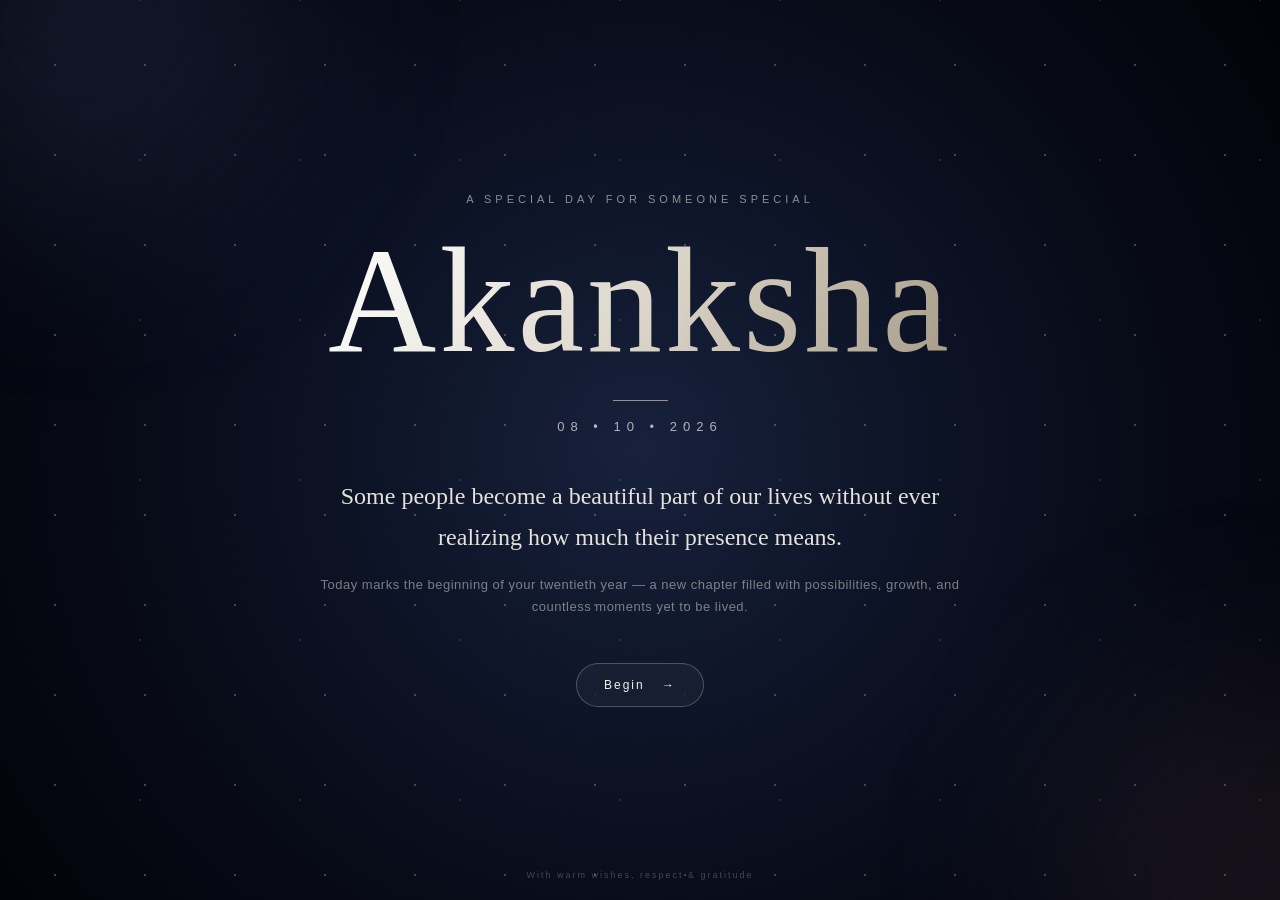
==== index.html @ 2f853dfd "Create Akanksha birthday website" ====
<!DOCTYPE html>
<html lang="en">
<head>
    <meta charset="UTF-8">
    <meta name="viewport" content="width=device-width, initial-scale=1.0">

    <title>For Akanksha | 20th Birthday</title>

    <link rel="stylesheet" href="style.css">
</head>

<body>

    <div class="stars"></div>

    <div class="ambient-glow glow-one"></div>
    <div class="ambient-glow glow-two"></div>

    <main class="hero">

        <p class="eyebrow">
            A special day for someone special
        </p>

        <h1>Akanksha</h1>

        <div class="divider"></div>

        <p class="birthday-date">
            08 • 10 • 2026
        </p>

        <div class="message-container">

            <p class="main-message">
                Some people become a beautiful part of our lives
                without ever realizing how much their presence means.
            </p>

            <p class="secondary-message">
                Today marks the beginning of your twentieth year —
                a new chapter filled with possibilities, growth,
                and countless moments yet to be lived.
            </p>

        </div>

        <button class="begin-button" id="beginButton">
            <span>Begin</span>
            <span class="arrow">→</span>
        </button>

    </main>

    <footer>
        With warm wishes, respect &amp; gratitude
    </footer>

    <script src="script.js"></script>

</body>
</html>
---- style.css ----
/* =====================================================
   AKANKSHA — 20TH BIRTHDAY
   MAIN STYLESHEET
   ===================================================== */

* {
    margin: 0;
    padding: 0;
    box-sizing: border-box;
}

html {
    scroll-behavior: smooth;
}

body {
    min-height: 100vh;
    overflow: hidden;

    background:
        radial-gradient(
            circle at center,
            #18213c 0%,
            #0d1427 35%,
            #060914 72%,
            #02030a 100%
        );

    color: #f5f1e8;

    font-family:
        Georgia,
        "Times New Roman",
        serif;
}


/* =====================================================
   STAR BACKGROUND
   ===================================================== */

.stars {
    position: fixed;
    inset: 0;

    pointer-events: none;

    background-image:
        radial-gradient(
            circle,
            rgba(255, 255, 255, 0.8) 1px,
            transparent 1px
        ),
        radial-gradient(
            circle,
            rgba(255, 255, 255, 0.4) 1px,
            transparent 1px
        );

    background-size:
        90px 90px,
        160px 160px;

    background-position:
        10px 20px,
        60px 80px;

    opacity: 0.3;

    animation: starMovement 25s linear infinite;
}

@keyframes starMovement {

    from {
        transform: translateY(0);
    }

    to {
        transform: translateY(-100px);
    }

}


/* =====================================================
   AMBIENT LIGHT
   ===================================================== */

.ambient-glow {
    position: fixed;

    width: 400px;
    height: 400px;

    border-radius: 50%;

    filter: blur(110px);

    opacity: 0.15;

    pointer-events: none;
}

.glow-one {
    top: -180px;
    left: -120px;

    background: #7183c7;
}

.glow-two {
    right: -180px;
    bottom: -180px;

    background: #9a6c86;
}


/* =====================================================
   HERO SECTION
   ===================================================== */

.hero {
    position: relative;
    z-index: 2;

    min-height: 100vh;

    display: flex;
    flex-direction: column;

    align-items: center;
    justify-content: center;

    text-align: center;

    padding: 30px;
}


/* =====================================================
   SMALL INTRO
   ===================================================== */

.eyebrow {
    margin-bottom: 28px;

    font-family:
        "Helvetica Neue",
        Arial,
        sans-serif;

    font-size: 11px;

    letter-spacing: 4px;

    text-transform: uppercase;

    color: rgba(245, 241, 232, 0.55);

    opacity: 0;

    animation:
        fadeUp 1.2s ease forwards;
}


/* =====================================================
   NAME
   ===================================================== */

h1 {
    font-size: clamp(70px, 12vw, 150px);

    font-weight: 400;

    line-height: 0.9;

    letter-spacing: 3px;

    background:
        linear-gradient(
            120deg,
            #ffffff,
            #ddd7cb,
            #a89c88
        );

    -webkit-background-clip: text;
    background-clip: text;

    color: transparent;

    opacity: 0;

    animation:
        fadeUp 1.5s 0.25s ease forwards;
}


/* =====================================================
   DIVIDER
   ===================================================== */

.divider {
    width: 55px;
    height: 1px;

    margin-top: 32px;
    margin-bottom: 18px;

    background: rgba(220, 210, 190, 0.65);

    transform: scaleX(0);

    animation:
        dividerReveal 1s 0.9s ease forwards;
}

@keyframes dividerReveal {

    to {
        transform: scaleX(1);
    }

}


/* =====================================================
   DATE
   ===================================================== */

.birthday-date {
    font-family:
        "Helvetica Neue",
        Arial,
        sans-serif;

    font-size: 13px;

    letter-spacing: 6px;

    color: rgba(245, 241, 232, 0.7);

    opacity: 0;

    animation:
        fadeUp 1s 1.1s ease forwards;
}


/* =====================================================
   MESSAGE
   ===================================================== */

.message-container {
    max-width: 650px;

    margin-top: 42px;
}

.main-message {
    font-size: clamp(18px, 2.5vw, 24px);

    line-height: 1.7;

    color: rgba(245, 241, 232, 0.93);

    opacity: 0;

    animation:
        fadeUp 1.3s 1.35s ease forwards;
}

.secondary-message {
    margin-top: 16px;

    font-family:
        "Helvetica Neue",
        Arial,
        sans-serif;

    font-size: 13px;

    line-height: 1.7;

    letter-spacing: 0.5px;

    color: rgba(245, 241, 232, 0.48);

    opacity: 0;

    animation:
        fadeUp 1.2s 1.65s ease forwards;
}


/* =====================================================
   BEGIN BUTTON
   ===================================================== */

.begin-button {
    margin-top: 45px;

    padding: 14px 27px;

    border: 1px solid rgba(245, 241, 232, 0.25);

    border-radius: 100px;

    background: rgba(255, 255, 255, 0.04);

    color: #f5f1e8;

    font-family:
        "Helvetica Neue",
        Arial,
        sans-serif;

    font-size: 12px;

    letter-spacing: 2px;

    cursor: pointer;

    backdrop-filter: blur(12px);

    opacity: 0;

    animation:
        fadeUp 1.2s 1.95s ease forwards;

    transition:
        transform 0.35s ease,
        background 0.35s ease,
        border-color 0.35s ease;
}

.begin-button:hover {
    transform: translateY(-3px);

    background: rgba(255, 255, 255, 0.09);

    border-color:
        rgba(245, 241, 232, 0.5);
}

.arrow {
    display: inline-block;

    margin-left: 12px;

    transition:
        transform 0.3s ease;
}

.begin-button:hover .arrow {
    transform: translateX(5px);
}


/* =====================================================
   FOOTER
   ===================================================== */

footer {
    position: fixed;

    z-index: 5;

    bottom: 20px;

    width: 100%;

    text-align: center;

    font-family:
        "Helvetica Neue",
        Arial,
        sans-serif;

    font-size: 9px;

    letter-spacing: 2px;

    color:
        rgba(245, 241, 232, 0.25);
}


/* =====================================================
   GENERAL ANIMATION
   ===================================================== */

@keyframes fadeUp {

    from {
        opacity: 0;
        transform: translateY(20px);
    }

    to {
        opacity: 1;
        transform: translateY(0);
    }

}


/* =====================================================
   MOBILE
   ===================================================== */

@media (max-width: 600px) {

    .hero {
        padding: 25px;
    }

    .eyebrow {
        font-size: 8px;
        letter-spacing: 3px;
    }

    h1 {
        font-size: 70px;
    }

    .main-message {
        font-size: 18px;
        line-height: 1.65;
    }

    .secondary-message {
        font-size: 11px;
    }

    .birthday-date {
        font-size: 11px;
        letter-spacing: 5px;
    }

    .begin-button {
        margin-top: 35px;
    }

    footer {
        padding: 0 20px;
        font-size: 8px;
    }

}
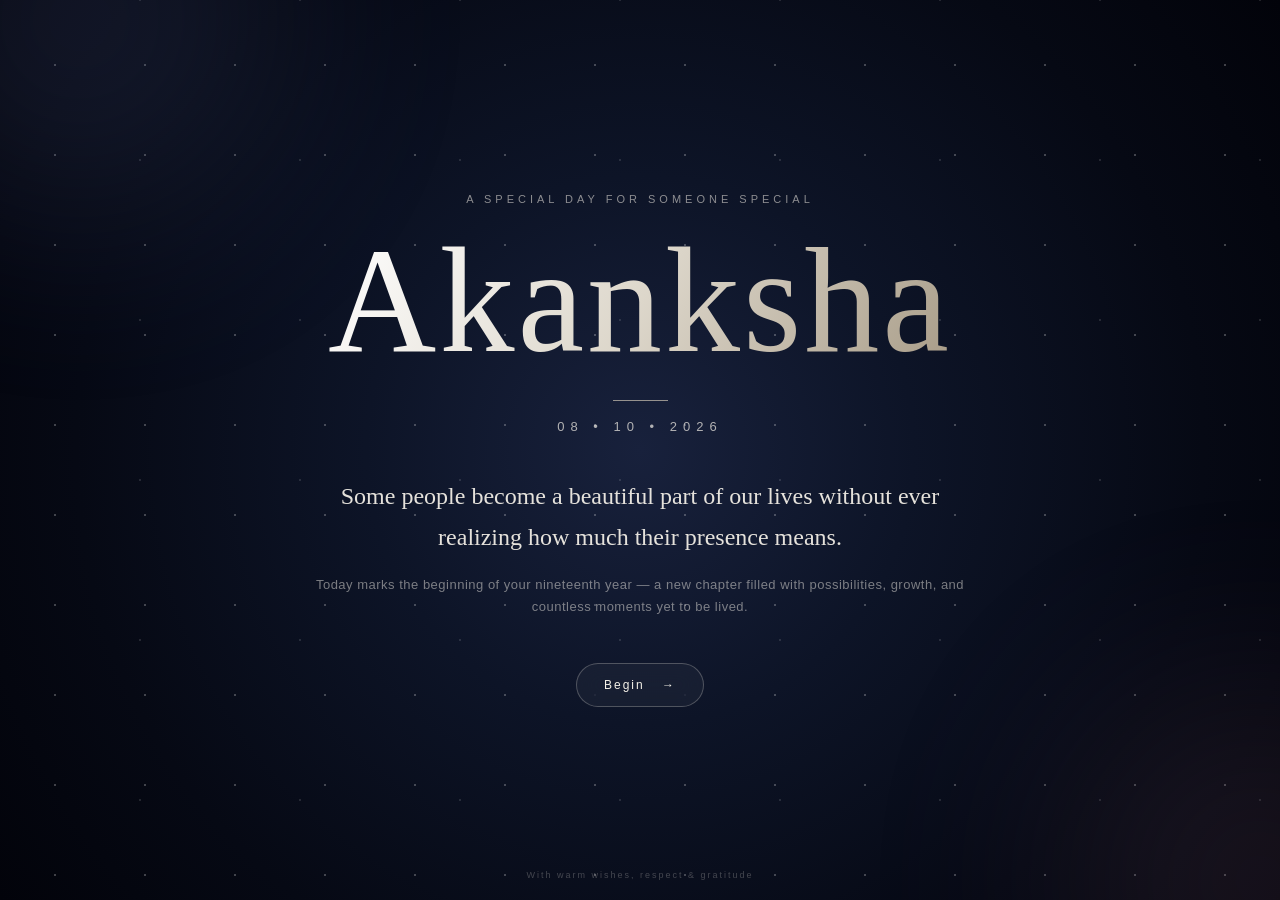
==== commit 63645539: "Update birthday age to 19" ====
--- a/index.html
+++ b/index.html
@@ -5,7 +5,7 @@
     <meta charset="UTF-8">
     <meta name="viewport" content="width=device-width, initial-scale=1.0">
 
-    <title>For Akanksha | 20th Birthday</title>
+    <title>For Akanksha | 19th Birthday</title>
 
     <link rel="stylesheet" href="style.css">
 </head>
@@ -39,7 +39,7 @@
             </p>
 
             <p class="secondary-message">
-                Today marks the beginning of your twentieth year —
+                Today marks the beginning of your nineteenth year —
                 a new chapter filled with possibilities, growth,
                 and countless moments yet to be lived.
             </p>
